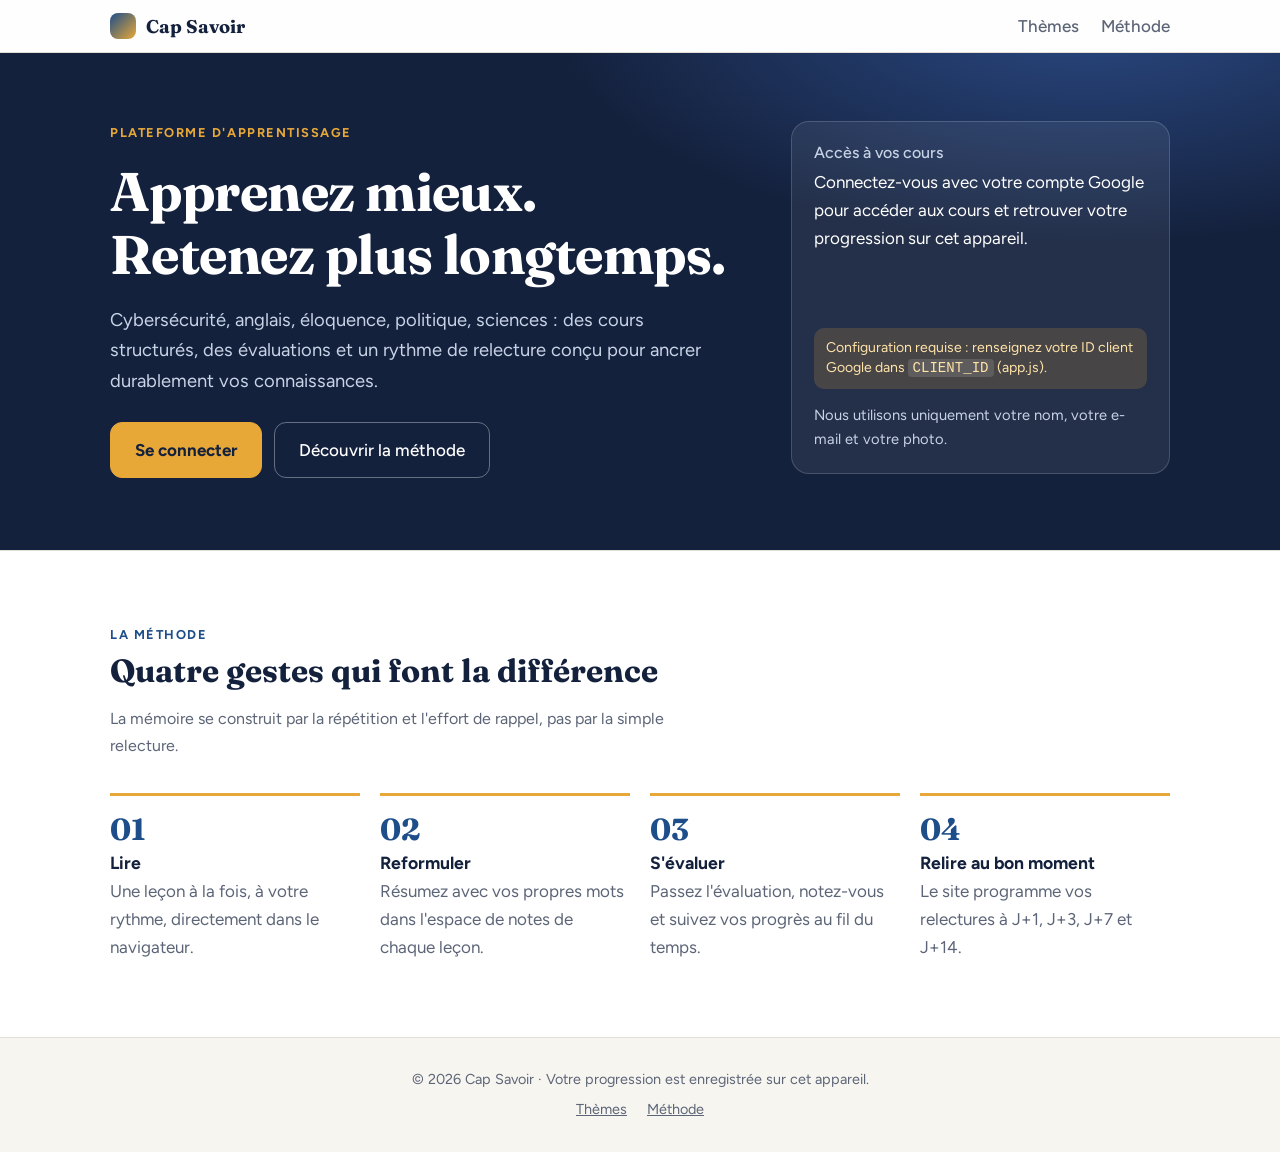
==== index.html @ f71d2d6c "Mise a jour du fichier index.html" ====
<!DOCTYPE html>
<html lang="fr">
<head>
<meta charset="utf-8">
<meta name="viewport" content="width=device-width, initial-scale=1">
<title>Cap Savoir · Apprenez mieux, retenez plus longtemps</title>
<meta name="description" content="Cours, évaluations et relectures espacées en cybersécurité, anglais, éloquence, politique et sciences.">
<link rel="preconnect" href="https://fonts.googleapis.com">
<link rel="preconnect" href="https://fonts.gstatic.com" crossorigin>
<link href="https://fonts.googleapis.com/css2?family=Figtree:wght@400;500;700&family=Fraunces:opsz,wght@9..144,600;9..144,700&display=swap" rel="stylesheet">
<link rel="stylesheet" href="style.css">
</head>
<body data-page="home">
<header></header>

<section class="hero">
  <div class="wrap hero-in">
    <div>
      <span class="eyebrow">Plateforme d'apprentissage</span>
      <h1>Apprenez mieux.<br>Retenez plus longtemps.</h1>
      <p class="lead">Cybersécurité, anglais, éloquence, politique, sciences : des cours structurés, des évaluations et un rythme de relecture conçu pour ancrer durablement vos connaissances.</p>
      <div class="cta">
        <a class="btn acc" href="#themes">Choisir un thème</a>
        <a class="btn ghost" href="#methode">Découvrir la méthode</a>
      </div>
    </div>
    <aside class="panel" id="panel" aria-label="Votre progression"></aside>
  </div>
</section>

<main id="app" class="wrap"></main>

<section id="methode" class="band">
  <div class="wrap">
    <span class="eyebrow dark">La méthode</span>
    <h2 class="big">Quatre gestes qui font la différence</h2>
    <p class="mut intro">La mémoire se construit par la répétition et l'effort de rappel, pas par la simple relecture.</p>
    <ol class="steps">
      <li><b>Lire</b><span>Une leçon à la fois, à votre rythme, directement dans le navigateur.</span></li>
      <li><b>Reformuler</b><span>Résumez avec vos propres mots dans l'espace de notes de chaque leçon.</span></li>
      <li><b>S'évaluer</b><span>Passez l'évaluation, notez-vous et suivez vos progrès au fil du temps.</span></li>
      <li><b>Relire au bon moment</b><span>Le site programme vos relectures à J+1, J+3, J+7 et J+14.</span></li>
    </ol>
  </div>
</section>

<script src="data.js"></script>
<script src="app.js"></script>
</body>
</html>
---- style.css ----
:root{--bg:#f7f5f0;--card:#fff;--ink:#14213d;--mut:#5c6577;--line:#e3dfd6;--pri:#1d4e89;--acc:#e8a838;--ok:#2f8f5b;--soft:#e9eef6;--band:#fff}
@media(prefers-color-scheme:dark){:root{--bg:#0e1420;--card:#161e2e;--ink:#eaeef6;--mut:#9aa6bb;--line:#263148;--pri:#7fb0ee;--acc:#f0b95b;--ok:#58c08a;--soft:#1d283c;--band:#121a29}.ico{color:color-mix(in srgb,var(--c) 45%,#fff)!important}}
*{box-sizing:border-box}
html{scroll-behavior:smooth;scroll-padding-top:72px}
@media(prefers-reduced-motion:reduce){html{scroll-behavior:auto}*{transition:none!important}}
body{margin:0;background:var(--bg);color:var(--ink);font:17px/1.65 Figtree,system-ui,-apple-system,"Segoe UI",sans-serif}
h1,h2,h3{font-family:Fraunces,Georgia,serif;line-height:1.15;margin:.2em 0 .45em}
h1{font-size:2rem}h2{font-size:1.3rem;margin:1.6em 0 .5em}
a{color:var(--pri)}
.mut{color:var(--mut);font-size:.92rem}
.wrap{max-width:1100px;margin:0 auto;padding:0 20px}
main{max-width:900px;margin:0 auto;padding:24px 18px 60px}
main.wrap{max-width:1100px;padding:48px 20px 56px}

/* En-tête */
header{position:sticky;top:0;z-index:10;background:color-mix(in srgb,var(--card) 88%,transparent);backdrop-filter:blur(10px);border-bottom:1px solid var(--line)}
.hd{max-width:1100px;margin:0 auto;padding:12px 20px;display:flex;justify-content:space-between;align-items:center;gap:16px}
.logo{display:flex;align-items:center;gap:10px;color:var(--ink);font:700 1.15rem Fraunces,Georgia,serif;text-decoration:none}
.mark{width:26px;height:26px;border-radius:8px;background:linear-gradient(135deg,var(--pri),var(--acc))}
header nav{display:flex;gap:22px}
header nav a{color:var(--mut);text-decoration:none;font-weight:500}
header nav a:hover{color:var(--ink)}

/* Héros */
.hero{background:radial-gradient(900px 400px at 85% -10%,#2b4a85 0,transparent 60%),#14213d;color:#fff;padding:64px 0 72px}
.hero-in{display:grid;grid-template-columns:1.25fr .75fr;gap:48px;align-items:center}
.hero h1{font-size:clamp(2.1rem,5vw,3.4rem);letter-spacing:-.01em;margin:.3em 0}
.lead{font-size:1.15rem;color:#c9d3e6;max-width:34em}
.eyebrow{display:inline-block;font-size:.8rem;font-weight:700;letter-spacing:.12em;text-transform:uppercase;color:var(--acc)}
.eyebrow.dark{color:var(--pri)}
.cta{display:flex;gap:12px;flex-wrap:wrap;margin-top:26px}
.panel{background:rgba(255,255,255,.07);border:1px solid rgba(255,255,255,.16);border-radius:18px;padding:22px}
.panel h2{font-size:1rem;margin:0 0 4px;font-family:Figtree,sans-serif;color:#c9d3e6;font-weight:500}
.pct{font:700 3.2rem/1 Fraunces,serif}
.panel .bar{background:rgba(255,255,255,.18)}
.stats{display:grid;grid-template-columns:repeat(3,1fr);gap:8px;margin-top:18px;text-align:center}
.stats b{display:block;font:700 1.5rem Fraunces,serif}
.stats span{font-size:.78rem;color:#c9d3e6;line-height:1.2;display:block}

/* Boutons */
button,.btn{font:inherit;font-weight:500;cursor:pointer;border:1px solid var(--line);background:var(--card);color:var(--ink);border-radius:10px;padding:9px 16px;text-decoration:none;display:inline-block}
.p{background:var(--pri);border-color:var(--pri);color:#fff;font-weight:700}
.btn.acc{background:var(--acc);border-color:var(--acc);color:#14213d;font-weight:700;padding:13px 24px;border-radius:12px}
.btn.ghost{background:transparent;border-color:rgba(255,255,255,.35);color:#fff;padding:13px 24px;border-radius:12px}
.btn.acc:hover{filter:brightness(1.07)}
:focus-visible{outline:3px solid var(--acc);outline-offset:2px}

/* Accueil */
.resume{display:flex;justify-content:space-between;align-items:center;gap:16px;flex-wrap:wrap;background:var(--soft);border:1px solid var(--line);border-radius:14px;padding:16px 20px;margin-bottom:44px}
.resume strong{display:block}
.resume a.lk{display:inline-block;margin:2px 14px 2px 0;font-weight:500}
.sec-h{display:flex;justify-content:space-between;align-items:end;gap:10px;margin-bottom:22px}
.sec-h h2{font-size:1.9rem;margin:0}
.tgrid{display:grid;grid-template-columns:repeat(auto-fill,minmax(310px,1fr));gap:20px}
.tcard{display:flex;flex-direction:column;background:var(--card);border:1px solid var(--line);border-radius:16px;padding:24px;color:inherit;text-decoration:none;transition:transform .2s,box-shadow .2s,border-color .2s}
.tcard:hover{transform:translateY(-3px);box-shadow:0 12px 30px -14px rgba(20,33,61,.35);border-color:var(--c)}
.tcard h3{font-size:1.35rem;margin:16px 0 4px}
.tcard p{margin:0 0 12px;color:var(--mut)}
.ico{display:grid;place-items:center;width:52px;height:52px;border-radius:14px;color:var(--c);background:color-mix(in srgb,var(--c) 13%,var(--card))}
.tcard .bar i{background:var(--c)}
.tcard .row{margin-top:auto;padding-top:14px;font-size:.92rem}
.go{font-weight:700;color:var(--c)}
:root .tcard .go{color:var(--pri)}
.band{background:var(--band);border-top:1px solid var(--line);padding:68px 0 76px}
.big{font-size:2rem;margin:.2em 0}
.intro{max-width:36em;font-size:1rem}
.steps{list-style:none;counter-reset:s;display:grid;grid-template-columns:repeat(auto-fit,minmax(220px,1fr));gap:20px;padding:0;margin:34px 0 0}
.steps li{counter-increment:s;border-top:3px solid var(--acc);padding-top:14px}
.steps li::before{content:counter(s,decimal-leading-zero);display:block;font:700 1.9rem Fraunces,serif;color:var(--pri)}
.steps b{display:block;font-size:1.1rem}
.steps span{color:var(--mut)}
footer{border-top:1px solid var(--line);padding:30px 20px;text-align:center;color:var(--mut);font-size:.9rem}
footer a{color:var(--mut);margin:0 10px}

/* Pages intérieures */
.card{display:block;background:var(--card);border:1px solid var(--line);border-radius:12px;padding:16px;color:inherit;text-decoration:none}
a.card:hover{border-color:var(--pri)}
.row{display:flex;justify-content:space-between;align-items:center;gap:10px;flex-wrap:wrap}
.bar{height:8px;background:var(--line);border-radius:6px;overflow:hidden;margin-top:10px}
.bar i{display:block;height:100%;background:var(--ok);border-radius:6px}
.tag{font-size:.82rem;padding:2px 10px;border-radius:20px;background:var(--soft);color:var(--pri);font-weight:700}
.tag.due{background:#fdebd3;color:#8a5200}
iframe{width:100%;height:75vh;border:1px solid var(--line);border-radius:10px;background:#fff}
textarea,input{font:inherit;width:100%;padding:10px;border:1px solid var(--line);border-radius:10px;background:var(--card);color:var(--ink)}
input[type=number]{width:110px}
.fb{margin:12px 0;padding:12px;border-radius:10px;background:var(--soft)}
@media(max-width:820px){.hero{padding:44px 0 52px}.hero-in{grid-template-columns:1fr;gap:32px}iframe{height:65vh}header nav{gap:14px}}

/* Authentification */
header nav{align-items:center}
.user{display:flex;align-items:center;gap:10px;padding-left:18px;border-left:1px solid var(--line)}
.user img{border-radius:50%;background:var(--soft)}
.user button{padding:6px 12px;font-size:.9rem}
.note{margin:14px 0 0;padding:10px 12px;border-radius:10px;background:rgba(232,168,56,.18);color:#ffe3a8;font-size:.88rem;line-height:1.4}
.note code{background:rgba(255,255,255,.12);padding:1px 5px;border-radius:4px}
@media(max-width:560px){.uname{display:none}header nav a{display:none}.user{border:0;padding:0}}
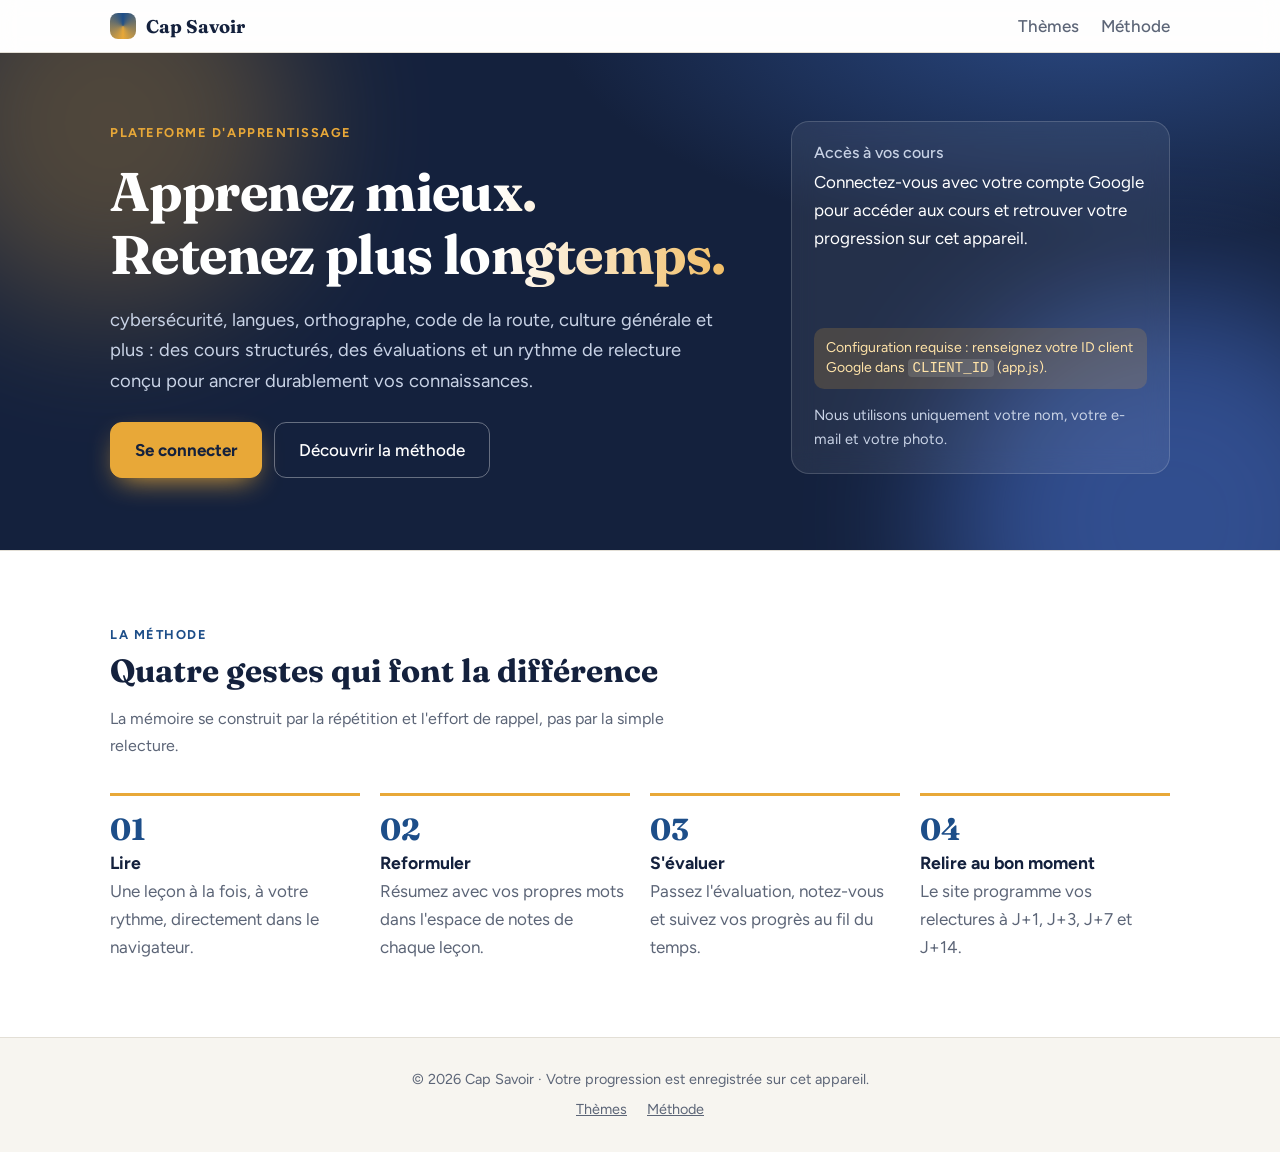
==== commit 745084ae: "Mise a jour du site" ====
--- a/index.html
+++ b/index.html
@@ -18,7 +18,7 @@
     <div>
       <span class="eyebrow">Plateforme d'apprentissage</span>
       <h1>Apprenez mieux.<br>Retenez plus longtemps.</h1>
-      <p class="lead">Cybersécurité, anglais, éloquence, politique, sciences : des cours structurés, des évaluations et un rythme de relecture conçu pour ancrer durablement vos connaissances.</p>
+      <p class="lead">cybersécurité, langues, orthographe, code de la route, culture générale et plus : des cours structurés, des évaluations et un rythme de relecture conçu pour ancrer durablement vos connaissances.</p>
       <div class="cta">
         <a class="btn acc" href="#themes">Choisir un thème</a>
         <a class="btn ghost" href="#methode">Découvrir la méthode</a>
--- a/style.css
+++ b/style.css
@@ -93,4 +93,63 @@
 .user button{padding:6px 12px;font-size:.9rem}
 .note{margin:14px 0 0;padding:10px 12px;border-radius:10px;background:rgba(232,168,56,.18);color:#ffe3a8;font-size:.88rem;line-height:1.4}
 .note code{background:rgba(255,255,255,.12);padding:1px 5px;border-radius:4px}
-@media(max-width:560px){.uname{display:none}header nav a{display:none}.user{border:0;padding:0}}+@media(max-width:560px){.uname{display:none}header nav a{display:none}.user{border:0;padding:0}}
+/* ===== Animations & finitions ===== */
+@keyframes rise{from{opacity:0;transform:translateY(22px)}}
+@keyframes drift{0%,100%{transform:translate(0,0) scale(1)}50%{transform:translate(40px,-30px) scale(1.15)}}
+@keyframes sheen{to{background-position:200% 0}}
+@keyframes spin{to{transform:rotate(360deg)}}
+@keyframes pulse{0%{box-shadow:0 0 0 0 color-mix(in srgb,var(--c) 45%,transparent)}100%{box-shadow:0 0 0 14px transparent}}
+@keyframes draw{from{stroke-dashoffset:327}}
+@keyframes grow{from{width:0!important}}
+@keyframes pop{from{opacity:0;transform:scale(.8)}}
+.hero{position:relative;overflow:hidden;isolation:isolate}
+.hero::before,.hero::after{content:"";position:absolute;z-index:-1;border-radius:50%;filter:blur(70px);opacity:.5;animation:drift 14s ease-in-out infinite}
+.hero::before{width:380px;height:380px;background:#e8a838;left:-80px;top:-120px;opacity:.28}
+.hero::after{width:460px;height:460px;background:#4f7be0;right:-120px;bottom:-200px;animation-delay:-6s}
+.hero h1,.eyebrow,.lead,.cta,.panel{animation:rise .9s cubic-bezier(.2,.7,.2,1) backwards}
+.hero h1{animation-delay:.1s;background:linear-gradient(90deg,#fff 30%,#f0b95b 50%,#fff 70%);background-size:200% 100%;-webkit-background-clip:text;background-clip:text;color:transparent;animation:rise .9s .1s backwards,sheen 6s linear 1s infinite}
+.lead{animation-delay:.25s}.cta{animation-delay:.4s}.panel{animation-delay:.5s;backdrop-filter:blur(12px)}
+.mark{animation:spin 12s linear infinite;background:conic-gradient(from 0deg,var(--pri),var(--acc),var(--pri))}
+.btn,button{transition:transform .2s,box-shadow .2s,filter .2s,background .2s}
+.btn:hover,button:hover{transform:translateY(-2px);box-shadow:0 8px 20px -10px rgba(20,33,61,.5)}
+.btn:active,button:active{transform:scale(.97)}
+.btn.acc{box-shadow:0 10px 28px -10px var(--acc)}
+.rv{opacity:0}
+.rv.in{opacity:1;animation:rise .8s cubic-bezier(.2,.7,.2,1) backwards;animation-delay:calc(var(--i,0)*70ms)}
+.tcard{position:relative;overflow:hidden}
+.tcard::before{content:"";position:absolute;inset:0;opacity:0;transition:opacity .3s;pointer-events:none;background:radial-gradient(260px circle at var(--mx,50%) var(--my,50%),color-mix(in srgb,var(--c) 18%,transparent),transparent 70%)}
+.tcard:hover::before{opacity:1}
+.tcard:hover .ico{transform:rotate(-6deg) scale(1.1)}
+.ico{transition:transform .3s}
+.tcard .bar i,.panel .bar i{animation:grow 1.2s cubic-bezier(.2,.7,.2,1) backwards .3s}
+.go{transition:letter-spacing .2s}.tcard:hover .go{letter-spacing:.04em}
+.steps li{transition:transform .25s}.steps li:hover{transform:translateY(-6px)}
+/* Parcours */
+.ph{animation:rise .7s backwards;box-shadow:0 24px 50px -28px rgba(20,33,61,.7)}
+.rf{animation:draw 1.4s cubic-bezier(.2,.7,.2,1) backwards}
+.kpis div{animation:pop .5s backwards;transition:transform .2s}.kpis div:hover{transform:translateY(-4px)}
+.kpis div:nth-child(2){animation-delay:.1s}.kpis div:nth-child(3){animation-delay:.2s}
+.path li{animation:rise .5s backwards}
+.open .dot{animation:pulse 1.8s infinite}
+.ok .dot{animation:pop .5s backwards}
+.stage{animation:rise .45s backwards}
+.q,.exm,.vc{animation:rise .4s backwards}
+.vc{transition:transform .2s,border-color .2s}.vc:hover{transform:translateY(-3px);border-color:var(--pri)}
+.opt{transition:background .2s,border-color .2s}.opt:hover{background:var(--soft);border-color:var(--pri)}
+.sc .n{animation:pop .6s cubic-bezier(.3,1.6,.5,1) backwards}
+.q.g{animation:pop .35s}
+@media(prefers-reduced-motion:reduce){*,::before,::after{animation:none!important}.rv{opacity:1}}
+.path li:nth-child(2){animation-delay:0.1s}
+.path li:nth-child(3){animation-delay:0.15s}
+.path li:nth-child(4){animation-delay:0.2s}
+.path li:nth-child(5){animation-delay:0.25s}
+.path li:nth-child(6){animation-delay:0.3s}
+.path li:nth-child(7){animation-delay:0.35s}
+.path li:nth-child(8){animation-delay:0.4s}
+.path li:nth-child(9){animation-delay:0.45s}
+.path li:nth-child(10){animation-delay:0.5s}
+.path li:nth-child(11){animation-delay:0.55s}
+.path li:nth-child(12){animation-delay:0.6s}
+.path li:nth-child(13){animation-delay:0.65s}
+.path li:nth-child(14){animation-delay:0.7s}
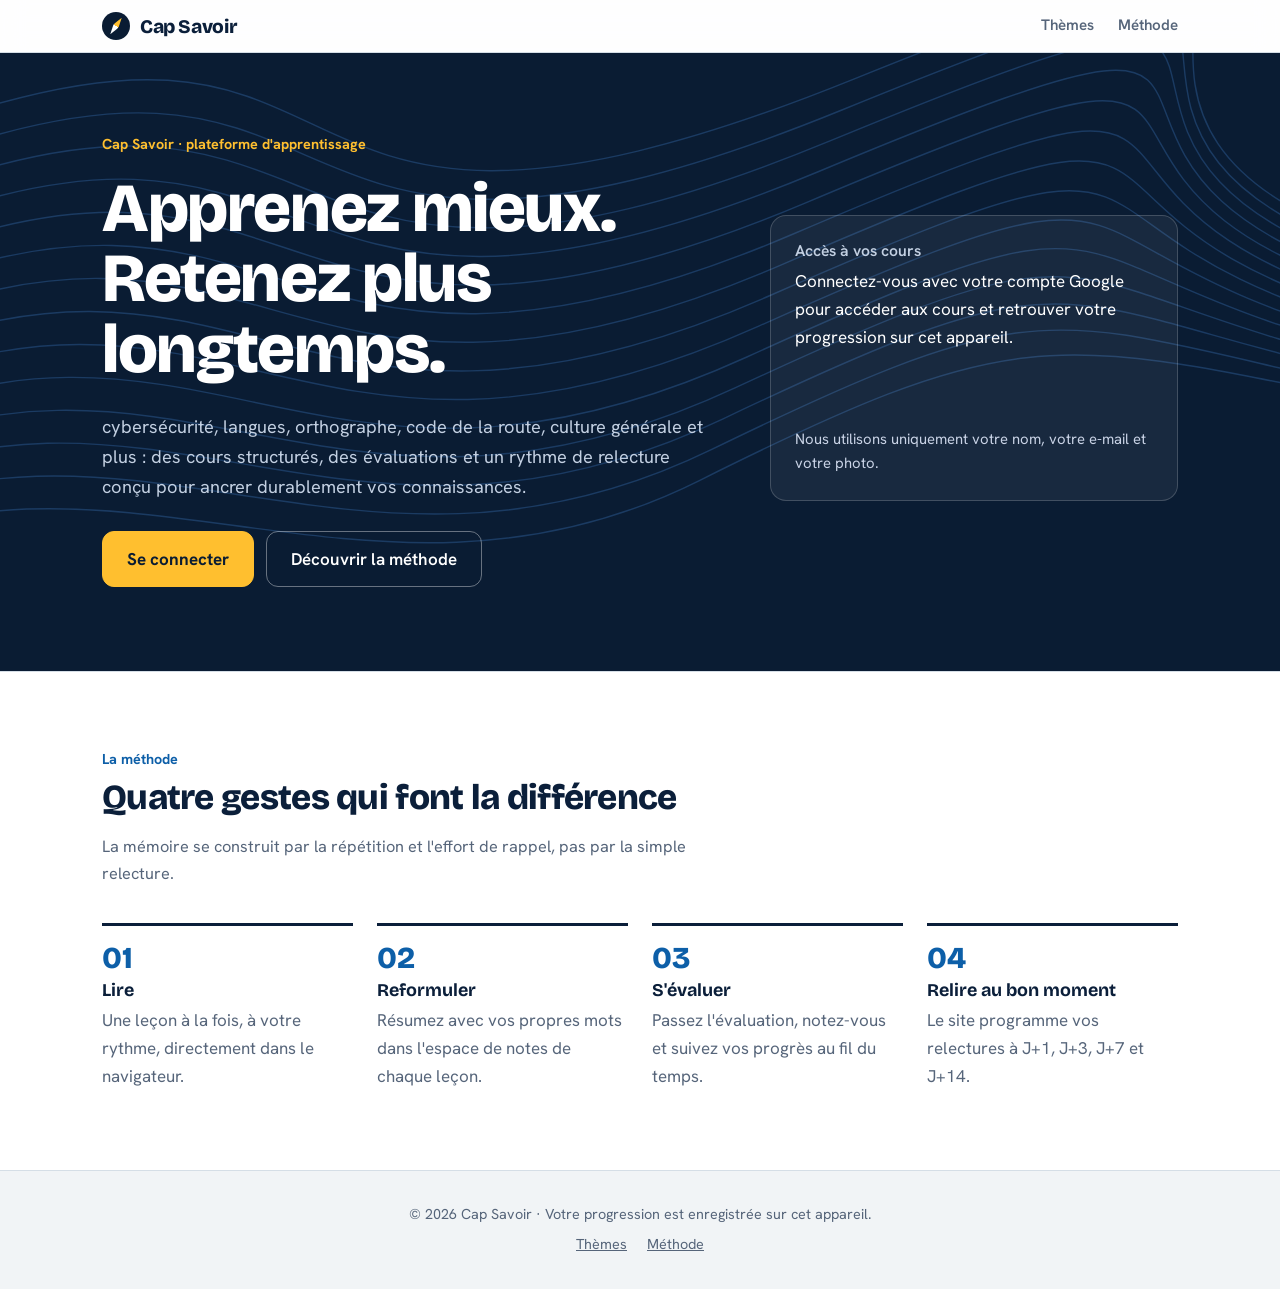
==== commit ea2d6759: "Add files via upload" ====
--- a/index.html
+++ b/index.html
@@ -7,16 +7,17 @@
 <meta name="description" content="Cours, évaluations et relectures espacées en cybersécurité, anglais, éloquence, politique et sciences.">
 <link rel="preconnect" href="https://fonts.googleapis.com">
 <link rel="preconnect" href="https://fonts.gstatic.com" crossorigin>
-<link href="https://fonts.googleapis.com/css2?family=Figtree:wght@400;500;700&family=Fraunces:opsz,wght@9..144,600;9..144,700&display=swap" rel="stylesheet">
+<link href="https://fonts.googleapis.com/css2?family=Bricolage+Grotesque:opsz,wght@12..96,600;12..96,700;12..96,800&family=Hanken+Grotesk:wght@400;500;600;700&display=swap" rel="stylesheet">
 <link rel="stylesheet" href="style.css">
 </head>
 <body data-page="home">
 <header></header>
 
 <section class="hero">
+  <svg class="contours" viewBox="0 0 1300 520" preserveAspectRatio="xMidYMid slice" aria-hidden="true"><path d="M-40 430 C200 300 420 500 700 360 S1000 240 1300 300"/><path d="M-34 402 C220 270 410 480 710 334 S992 226 1300 290"/><path d="M-28 374 C240 240 400 460 720 308 S984 212 1300 280"/><path d="M-22 346 C260 210 390 440 730 282 S976 198 1300 270"/><path d="M-16 318 C280 180 380 420 740 256 S968 184 1300 260"/><path d="M-10 290 C300 150 370 400 750 230 S960 170 1300 250"/><path d="M-4 262 C320 120 360 380 760 204 S952 156 1300 240"/><path d="M2 234 C340 90 350 360 770 178 S944 142 1300 230"/><path d="M8 206 C360 60 340 340 780 152 S936 128 1300 220"/><path d="M14 178 C380 30 330 320 790 126 S928 114 1300 210"/><path d="M20 150 C400 0 320 300 800 100 S920 100 1300 200"/><path d="M26 122 C420 -30 310 280 810 74 S912 86 1300 190"/><path d="M32 94 C440 -60 300 260 820 48 S904 72 1300 180"/><path d="M38 66 C460 -90 290 240 830 22 S896 58 1300 170"/></svg>
   <div class="wrap hero-in">
     <div>
-      <span class="eyebrow">Plateforme d'apprentissage</span>
+      <span class="eyebrow">Cap Savoir · plateforme d'apprentissage</span>
       <h1>Apprenez mieux.<br>Retenez plus longtemps.</h1>
       <p class="lead">cybersécurité, langues, orthographe, code de la route, culture générale et plus : des cours structurés, des évaluations et un rythme de relecture conçu pour ancrer durablement vos connaissances.</p>
       <div class="cta">
--- a/style.css
+++ b/style.css
@@ -1,75 +1,90 @@
-:root{--bg:#f7f5f0;--card:#fff;--ink:#14213d;--mut:#5c6577;--line:#e3dfd6;--pri:#1d4e89;--acc:#e8a838;--ok:#2f8f5b;--soft:#e9eef6;--band:#fff}
-@media(prefers-color-scheme:dark){:root{--bg:#0e1420;--card:#161e2e;--ink:#eaeef6;--mut:#9aa6bb;--line:#263148;--pri:#7fb0ee;--acc:#f0b95b;--ok:#58c08a;--soft:#1d283c;--band:#121a29}.ico{color:color-mix(in srgb,var(--c) 45%,#fff)!important}}
+:root{--bg:#f1f4f6;--card:#fff;--ink:#0b1f3a;--mut:#56657a;--line:#d5dee6;--pri:#0d5fa8;--acc:#ffbf2f;--ok:#1f9d6b;--bad:#c0392b;--soft:#e4edf4;--band:#fff;--hero:#0a1c33;
+--fd:"Bricolage Grotesque",system-ui,sans-serif;--fb:"Hanken Grotesk",system-ui,-apple-system,"Segoe UI",sans-serif}
+@media(prefers-color-scheme:dark){:root{--bg:#08121f;--card:#0f1c2e;--ink:#e8eff7;--mut:#92a3b9;--line:#1d2d44;--pri:#6db3f5;--acc:#ffcb4d;--ok:#4cc593;--bad:#ef7b6e;--soft:#14253b;--band:#0b1727;--hero:#06101c}}
 *{box-sizing:border-box}
-html{scroll-behavior:smooth;scroll-padding-top:72px}
-@media(prefers-reduced-motion:reduce){html{scroll-behavior:auto}*{transition:none!important}}
-body{margin:0;background:var(--bg);color:var(--ink);font:17px/1.65 Figtree,system-ui,-apple-system,"Segoe UI",sans-serif}
-h1,h2,h3{font-family:Fraunces,Georgia,serif;line-height:1.15;margin:.2em 0 .45em}
-h1{font-size:2rem}h2{font-size:1.3rem;margin:1.6em 0 .5em}
+html{scroll-behavior:smooth;scroll-padding-top:76px}
+@media(prefers-reduced-motion:reduce){html{scroll-behavior:auto}*,::before,::after{animation:none!important;transition:none!important}}
+body{margin:0;background:var(--bg);color:var(--ink);font:17px/1.65 var(--fb);-webkit-font-smoothing:antialiased}
+h1,h2,h3{font-family:var(--fd);line-height:1.1;letter-spacing:-.02em;margin:.2em 0 .45em}
+h1{font-size:2.1rem;font-weight:800}h2{font-size:1.35rem;font-weight:700;margin:1.6em 0 .5em}
 a{color:var(--pri)}
-.mut{color:var(--mut);font-size:.92rem}
-.wrap{max-width:1100px;margin:0 auto;padding:0 20px}
-main{max-width:900px;margin:0 auto;padding:24px 18px 60px}
-main.wrap{max-width:1100px;padding:48px 20px 56px}
+.mut{color:var(--mut);font-size:.93rem}
+.wrap{max-width:1120px;margin:0 auto;padding:0 22px}
+main{max-width:900px;margin:0 auto;padding:28px 18px 70px}
+main.wrap{max-width:1120px;padding:56px 22px 64px}
+:focus-visible{outline:3px solid var(--acc);outline-offset:2px}
 
 /* En-tête */
-header{position:sticky;top:0;z-index:10;background:color-mix(in srgb,var(--card) 88%,transparent);backdrop-filter:blur(10px);border-bottom:1px solid var(--line)}
-.hd{max-width:1100px;margin:0 auto;padding:12px 20px;display:flex;justify-content:space-between;align-items:center;gap:16px}
-.logo{display:flex;align-items:center;gap:10px;color:var(--ink);font:700 1.15rem Fraunces,Georgia,serif;text-decoration:none}
-.mark{width:26px;height:26px;border-radius:8px;background:linear-gradient(135deg,var(--pri),var(--acc))}
-header nav{display:flex;gap:22px}
-header nav a{color:var(--mut);text-decoration:none;font-weight:500}
+header{position:sticky;top:0;z-index:10;background:color-mix(in srgb,var(--card) 90%,transparent);backdrop-filter:blur(12px);border-bottom:1px solid var(--line)}
+.hd{max-width:1120px;margin:0 auto;padding:12px 22px;display:flex;justify-content:space-between;align-items:center;gap:16px}
+.logo{display:flex;align-items:center;gap:10px;color:var(--ink);font:800 1.2rem var(--fd);letter-spacing:-.02em;text-decoration:none}
+.mark{width:28px;height:28px;border-radius:50%;background:var(--hero);position:relative;flex:none}
+.mark::before{content:"";position:absolute;left:50%;top:50%;width:6px;height:20px;background:linear-gradient(var(--acc) 50%,#fff 50%);transform:translate(-50%,-50%) rotate(35deg);clip-path:polygon(50% 0,100% 50%,50% 100%,0 50%)}
+header nav{display:flex;gap:24px;align-items:center}
+header nav a{color:var(--mut);text-decoration:none;font-weight:600;font-size:.95rem}
 header nav a:hover{color:var(--ink)}
-
-/* Héros */
-.hero{background:radial-gradient(900px 400px at 85% -10%,#2b4a85 0,transparent 60%),#14213d;color:#fff;padding:64px 0 72px}
-.hero-in{display:grid;grid-template-columns:1.25fr .75fr;gap:48px;align-items:center}
-.hero h1{font-size:clamp(2.1rem,5vw,3.4rem);letter-spacing:-.01em;margin:.3em 0}
-.lead{font-size:1.15rem;color:#c9d3e6;max-width:34em}
-.eyebrow{display:inline-block;font-size:.8rem;font-weight:700;letter-spacing:.12em;text-transform:uppercase;color:var(--acc)}
-.eyebrow.dark{color:var(--pri)}
-.cta{display:flex;gap:12px;flex-wrap:wrap;margin-top:26px}
-.panel{background:rgba(255,255,255,.07);border:1px solid rgba(255,255,255,.16);border-radius:18px;padding:22px}
-.panel h2{font-size:1rem;margin:0 0 4px;font-family:Figtree,sans-serif;color:#c9d3e6;font-weight:500}
-.pct{font:700 3.2rem/1 Fraunces,serif}
-.panel .bar{background:rgba(255,255,255,.18)}
-.stats{display:grid;grid-template-columns:repeat(3,1fr);gap:8px;margin-top:18px;text-align:center}
-.stats b{display:block;font:700 1.5rem Fraunces,serif}
-.stats span{font-size:.78rem;color:#c9d3e6;line-height:1.2;display:block}
+.user{display:flex;align-items:center;gap:10px;padding-left:20px;border-left:1px solid var(--line)}
+.user img{border-radius:50%;background:var(--soft)}
+.user button{padding:6px 12px;font-size:.88rem}
 
 /* Boutons */
-button,.btn{font:inherit;font-weight:500;cursor:pointer;border:1px solid var(--line);background:var(--card);color:var(--ink);border-radius:10px;padding:9px 16px;text-decoration:none;display:inline-block}
+button,.btn{font:inherit;font-weight:600;cursor:pointer;border:1px solid var(--line);background:var(--card);color:var(--ink);border-radius:10px;padding:9px 16px;text-decoration:none;display:inline-block;transition:background .15s,border-color .15s,transform .15s}
+button:hover,.btn:hover{border-color:var(--pri)}
+button:active,.btn:active{transform:scale(.97)}
 .p{background:var(--pri);border-color:var(--pri);color:#fff;font-weight:700}
-.btn.acc{background:var(--acc);border-color:var(--acc);color:#14213d;font-weight:700;padding:13px 24px;border-radius:12px}
-.btn.ghost{background:transparent;border-color:rgba(255,255,255,.35);color:#fff;padding:13px 24px;border-radius:12px}
-.btn.acc:hover{filter:brightness(1.07)}
-:focus-visible{outline:3px solid var(--acc);outline-offset:2px}
+.p:hover{filter:brightness(1.1)}
+.btn.acc{background:var(--acc);border-color:var(--acc);color:#0a1c33;font-weight:700;padding:13px 24px;border-radius:12px}
+.btn.ghost{background:transparent;border-color:rgba(255,255,255,.38);color:#fff;padding:13px 24px;border-radius:12px}
+.btn.ghost:hover{background:rgba(255,255,255,.1)}
+
+/* Héros : lignes de niveau, comme une carte marine */
+.hero{position:relative;overflow:hidden;isolation:isolate;background:var(--hero);color:#fff;padding:76px 0 84px}
+.contours{position:absolute;inset:0;width:100%;height:100%;z-index:-1;opacity:.5}
+.contours path{fill:none;stroke:#2c5a92;stroke-width:1.2}
+.contours path:nth-child(3n){stroke:#3a73b8;opacity:.7}
+.hero-in{display:grid;grid-template-columns:1.2fr .8fr;gap:56px;align-items:center}
+.hero h1{font-size:clamp(2.4rem,6vw,4.3rem);font-weight:800;line-height:1.02;margin:.25em 0 .4em;animation:rise .8s cubic-bezier(.2,.7,.2,1) backwards}
+.eyebrow{display:inline-block;font-size:.9rem;font-weight:700;color:var(--acc)}
+.eyebrow.dark{color:var(--pri)}
+.lead{font-size:1.14rem;color:#c3d0e2;max-width:33em}
+.cta{display:flex;gap:12px;flex-wrap:wrap;margin-top:28px}
+.panel{background:rgba(255,255,255,.06);border:1px solid rgba(255,255,255,.18);border-radius:16px;padding:24px;animation:rise .8s .25s cubic-bezier(.2,.7,.2,1) backwards}
+.panel h2{font:600 .98rem var(--fb);letter-spacing:0;margin:0 0 6px;color:#c3d0e2}
+.pct{font:800 3.6rem/1 var(--fd);letter-spacing:-.03em}
+.panel .bar{background:rgba(255,255,255,.18)}
+.panel .bar i{background:var(--acc)}
+.stats{display:grid;grid-template-columns:repeat(3,1fr);gap:8px;margin-top:20px;text-align:center}
+.stats b{display:block;font:800 1.55rem var(--fd)}
+.stats span{font-size:.78rem;color:#c3d0e2;line-height:1.25;display:block}
+.panel .p,.panel button{margin-top:6px}
+@keyframes rise{from{opacity:0;transform:translateY(18px)}}
 
 /* Accueil */
-.resume{display:flex;justify-content:space-between;align-items:center;gap:16px;flex-wrap:wrap;background:var(--soft);border:1px solid var(--line);border-radius:14px;padding:16px 20px;margin-bottom:44px}
-.resume strong{display:block}
-.resume a.lk{display:inline-block;margin:2px 14px 2px 0;font-weight:500}
-.sec-h{display:flex;justify-content:space-between;align-items:end;gap:10px;margin-bottom:22px}
-.sec-h h2{font-size:1.9rem;margin:0}
-.tgrid{display:grid;grid-template-columns:repeat(auto-fill,minmax(310px,1fr));gap:20px}
-.tcard{display:flex;flex-direction:column;background:var(--card);border:1px solid var(--line);border-radius:16px;padding:24px;color:inherit;text-decoration:none;transition:transform .2s,box-shadow .2s,border-color .2s}
-.tcard:hover{transform:translateY(-3px);box-shadow:0 12px 30px -14px rgba(20,33,61,.35);border-color:var(--c)}
-.tcard h3{font-size:1.35rem;margin:16px 0 4px}
-.tcard p{margin:0 0 12px;color:var(--mut)}
-.ico{display:grid;place-items:center;width:52px;height:52px;border-radius:14px;color:var(--c);background:color-mix(in srgb,var(--c) 13%,var(--card))}
+.resume{display:flex;justify-content:space-between;align-items:center;gap:16px;flex-wrap:wrap;background:var(--card);border:1px solid var(--line);border-left:5px solid var(--acc);border-radius:12px;padding:18px 22px;margin-bottom:52px}
+.resume strong{display:block;font-family:var(--fd);font-size:1.1rem}
+.resume a.lk{display:inline-block;margin:2px 16px 2px 0;font-weight:600}
+.sec-h{display:flex;justify-content:space-between;align-items:end;gap:10px;margin-bottom:8px}
+.sec-h h2{font-size:2.1rem;font-weight:800;margin:0}
+h3.cat{display:flex;align-items:center;gap:16px;font:700 1rem var(--fb);letter-spacing:0;color:var(--mut);margin:44px 0 18px}
+h3.cat::after{content:"";flex:1;height:1px;background:var(--line)}
+.tgrid{display:grid;grid-template-columns:repeat(auto-fill,minmax(320px,1fr));gap:18px}
+.tcard{display:flex;flex-direction:column;background:var(--card);border:1px solid var(--line);border-radius:14px;padding:24px;color:inherit;text-decoration:none;transition:transform .2s,box-shadow .2s,border-color .2s}
+.tcard:hover{transform:translateY(-3px);border-color:var(--c);box-shadow:0 18px 34px -22px var(--c)}
+.tcard h3{font-size:1.4rem;font-weight:700;margin:18px 0 6px}
+.tcard p{margin:0 0 12px;color:var(--mut);line-height:1.5}
+.ico{display:grid;place-items:center;width:50px;height:50px;border-radius:12px;color:#fff;background:var(--c)}
 .tcard .bar i{background:var(--c)}
 .tcard .row{margin-top:auto;padding-top:14px;font-size:.92rem}
-.go{font-weight:700;color:var(--c)}
-:root .tcard .go{color:var(--pri)}
-.band{background:var(--band);border-top:1px solid var(--line);padding:68px 0 76px}
-.big{font-size:2rem;margin:.2em 0}
-.intro{max-width:36em;font-size:1rem}
-.steps{list-style:none;counter-reset:s;display:grid;grid-template-columns:repeat(auto-fit,minmax(220px,1fr));gap:20px;padding:0;margin:34px 0 0}
-.steps li{counter-increment:s;border-top:3px solid var(--acc);padding-top:14px}
-.steps li::before{content:counter(s,decimal-leading-zero);display:block;font:700 1.9rem Fraunces,serif;color:var(--pri)}
-.steps b{display:block;font-size:1.1rem}
+.go{font-weight:700;color:var(--pri)}
+.band{background:var(--band);border-top:1px solid var(--line);padding:72px 0 80px}
+.big{font-size:2.2rem;font-weight:800;margin:.2em 0}
+.intro{max-width:36em;font-size:1.02rem}
+.steps{list-style:none;counter-reset:s;display:grid;grid-template-columns:repeat(auto-fit,minmax(220px,1fr));gap:24px;padding:0;margin:36px 0 0}
+.steps li{counter-increment:s;border-top:3px solid var(--ink);padding-top:14px}
+.steps li::before{content:counter(s,decimal-leading-zero);display:block;font:800 1.9rem var(--fd);color:var(--pri)}
+.steps b{display:block;font-size:1.12rem;font-family:var(--fd)}
 .steps span{color:var(--mut)}
-footer{border-top:1px solid var(--line);padding:30px 20px;text-align:center;color:var(--mut);font-size:.9rem}
+footer{border-top:1px solid var(--line);padding:32px 20px;text-align:center;color:var(--mut);font-size:.9rem}
 footer a{color:var(--mut);margin:0 10px}
 
 /* Pages intérieures */
@@ -77,79 +92,15 @@
 a.card:hover{border-color:var(--pri)}
 .row{display:flex;justify-content:space-between;align-items:center;gap:10px;flex-wrap:wrap}
 .bar{height:8px;background:var(--line);border-radius:6px;overflow:hidden;margin-top:10px}
-.bar i{display:block;height:100%;background:var(--ok);border-radius:6px}
+.bar i{display:block;height:100%;background:var(--ok);border-radius:6px;transition:width .6s}
 .tag{font-size:.82rem;padding:2px 10px;border-radius:20px;background:var(--soft);color:var(--pri);font-weight:700}
 .tag.due{background:#fdebd3;color:#8a5200}
 iframe{width:100%;height:75vh;border:1px solid var(--line);border-radius:10px;background:#fff}
-textarea,input{font:inherit;width:100%;padding:10px;border:1px solid var(--line);border-radius:10px;background:var(--card);color:var(--ink)}
+textarea,input{font:inherit;width:100%;padding:10px 12px;border:1px solid var(--line);border-radius:10px;background:var(--card);color:var(--ink)}
 input[type=number]{width:110px}
-.fb{margin:12px 0;padding:12px;border-radius:10px;background:var(--soft)}
-@media(max-width:820px){.hero{padding:44px 0 52px}.hero-in{grid-template-columns:1fr;gap:32px}iframe{height:65vh}header nav{gap:14px}}
-
-/* Authentification */
-header nav{align-items:center}
-.user{display:flex;align-items:center;gap:10px;padding-left:18px;border-left:1px solid var(--line)}
-.user img{border-radius:50%;background:var(--soft)}
-.user button{padding:6px 12px;font-size:.9rem}
-.note{margin:14px 0 0;padding:10px 12px;border-radius:10px;background:rgba(232,168,56,.18);color:#ffe3a8;font-size:.88rem;line-height:1.4}
+.fb{margin:12px 0;padding:12px 14px;border-radius:10px;background:var(--soft)}
+.note{margin:14px 0 0;padding:10px 12px;border-radius:10px;background:rgba(255,191,47,.18);color:#ffe3a8;font-size:.88rem;line-height:1.4}
 .note code{background:rgba(255,255,255,.12);padding:1px 5px;border-radius:4px}
-@media(max-width:560px){.uname{display:none}header nav a{display:none}.user{border:0;padding:0}}
-/* ===== Animations & finitions ===== */
-@keyframes rise{from{opacity:0;transform:translateY(22px)}}
-@keyframes drift{0%,100%{transform:translate(0,0) scale(1)}50%{transform:translate(40px,-30px) scale(1.15)}}
-@keyframes sheen{to{background-position:200% 0}}
-@keyframes spin{to{transform:rotate(360deg)}}
-@keyframes pulse{0%{box-shadow:0 0 0 0 color-mix(in srgb,var(--c) 45%,transparent)}100%{box-shadow:0 0 0 14px transparent}}
-@keyframes draw{from{stroke-dashoffset:327}}
-@keyframes grow{from{width:0!important}}
-@keyframes pop{from{opacity:0;transform:scale(.8)}}
-.hero{position:relative;overflow:hidden;isolation:isolate}
-.hero::before,.hero::after{content:"";position:absolute;z-index:-1;border-radius:50%;filter:blur(70px);opacity:.5;animation:drift 14s ease-in-out infinite}
-.hero::before{width:380px;height:380px;background:#e8a838;left:-80px;top:-120px;opacity:.28}
-.hero::after{width:460px;height:460px;background:#4f7be0;right:-120px;bottom:-200px;animation-delay:-6s}
-.hero h1,.eyebrow,.lead,.cta,.panel{animation:rise .9s cubic-bezier(.2,.7,.2,1) backwards}
-.hero h1{animation-delay:.1s;background:linear-gradient(90deg,#fff 30%,#f0b95b 50%,#fff 70%);background-size:200% 100%;-webkit-background-clip:text;background-clip:text;color:transparent;animation:rise .9s .1s backwards,sheen 6s linear 1s infinite}
-.lead{animation-delay:.25s}.cta{animation-delay:.4s}.panel{animation-delay:.5s;backdrop-filter:blur(12px)}
-.mark{animation:spin 12s linear infinite;background:conic-gradient(from 0deg,var(--pri),var(--acc),var(--pri))}
-.btn,button{transition:transform .2s,box-shadow .2s,filter .2s,background .2s}
-.btn:hover,button:hover{transform:translateY(-2px);box-shadow:0 8px 20px -10px rgba(20,33,61,.5)}
-.btn:active,button:active{transform:scale(.97)}
-.btn.acc{box-shadow:0 10px 28px -10px var(--acc)}
-.rv{opacity:0}
-.rv.in{opacity:1;animation:rise .8s cubic-bezier(.2,.7,.2,1) backwards;animation-delay:calc(var(--i,0)*70ms)}
-.tcard{position:relative;overflow:hidden}
-.tcard::before{content:"";position:absolute;inset:0;opacity:0;transition:opacity .3s;pointer-events:none;background:radial-gradient(260px circle at var(--mx,50%) var(--my,50%),color-mix(in srgb,var(--c) 18%,transparent),transparent 70%)}
-.tcard:hover::before{opacity:1}
-.tcard:hover .ico{transform:rotate(-6deg) scale(1.1)}
-.ico{transition:transform .3s}
-.tcard .bar i,.panel .bar i{animation:grow 1.2s cubic-bezier(.2,.7,.2,1) backwards .3s}
-.go{transition:letter-spacing .2s}.tcard:hover .go{letter-spacing:.04em}
-.steps li{transition:transform .25s}.steps li:hover{transform:translateY(-6px)}
-/* Parcours */
-.ph{animation:rise .7s backwards;box-shadow:0 24px 50px -28px rgba(20,33,61,.7)}
-.rf{animation:draw 1.4s cubic-bezier(.2,.7,.2,1) backwards}
-.kpis div{animation:pop .5s backwards;transition:transform .2s}.kpis div:hover{transform:translateY(-4px)}
-.kpis div:nth-child(2){animation-delay:.1s}.kpis div:nth-child(3){animation-delay:.2s}
-.path li{animation:rise .5s backwards}
-.open .dot{animation:pulse 1.8s infinite}
-.ok .dot{animation:pop .5s backwards}
-.stage{animation:rise .45s backwards}
-.q,.exm,.vc{animation:rise .4s backwards}
-.vc{transition:transform .2s,border-color .2s}.vc:hover{transform:translateY(-3px);border-color:var(--pri)}
-.opt{transition:background .2s,border-color .2s}.opt:hover{background:var(--soft);border-color:var(--pri)}
-.sc .n{animation:pop .6s cubic-bezier(.3,1.6,.5,1) backwards}
-.q.g{animation:pop .35s}
-@media(prefers-reduced-motion:reduce){*,::before,::after{animation:none!important}.rv{opacity:1}}
-.path li:nth-child(2){animation-delay:0.1s}
-.path li:nth-child(3){animation-delay:0.15s}
-.path li:nth-child(4){animation-delay:0.2s}
-.path li:nth-child(5){animation-delay:0.25s}
-.path li:nth-child(6){animation-delay:0.3s}
-.path li:nth-child(7){animation-delay:0.35s}
-.path li:nth-child(8){animation-delay:0.4s}
-.path li:nth-child(9){animation-delay:0.45s}
-.path li:nth-child(10){animation-delay:0.5s}
-.path li:nth-child(11){animation-delay:0.55s}
-.path li:nth-child(12){animation-delay:0.6s}
-.path li:nth-child(13){animation-delay:0.65s}
-.path li:nth-child(14){animation-delay:0.7s}
+.rv{opacity:1}
+@media(max-width:820px){.hero{padding:48px 0 56px}.hero-in{grid-template-columns:1fr;gap:34px}iframe{height:65vh}header nav{gap:16px}}
+@media(max-width:560px){.uname{display:none}header nav a{display:none}.user{border:0;padding:0}.sec-h h2{font-size:1.6rem}}
